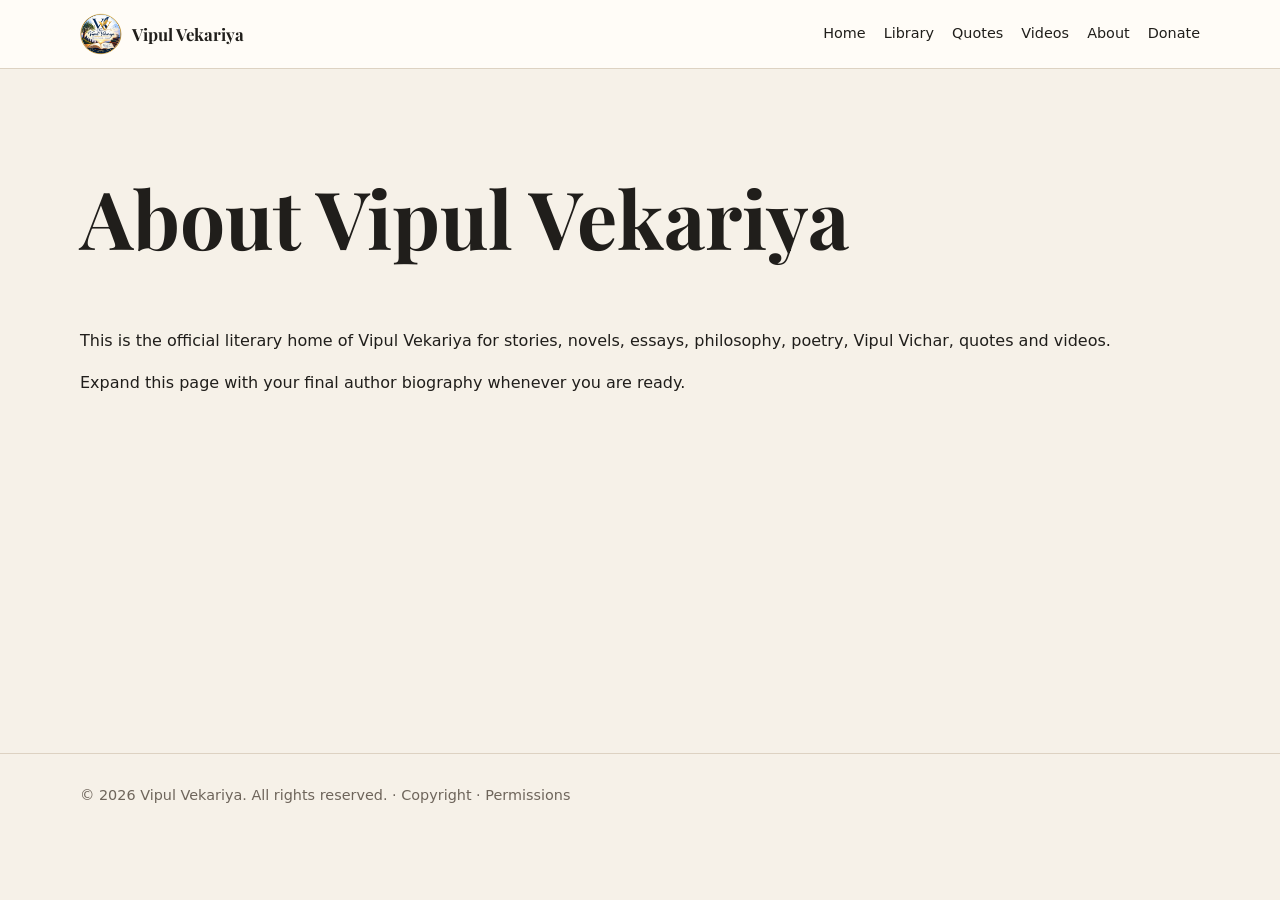
==== about.html @ a507cb1e "Add files via upload" ====
<!doctype html><html lang="en"><head><meta charset="utf-8"><meta name="viewport" content="width=device-width,initial-scale=1"><meta name="description" content="Vipul Vekariya Literary Website — original literature in English, Gujarati and Hindi."><title>About Vipul Vekariya | Vipul Vekariya</title><link rel="stylesheet" href="css/style.css"></head><body><main><section class='section'><div class='wrap'><h1 class='page-title'>About Vipul Vekariya</h1><p>This is the official literary home of Vipul Vekariya for stories, novels, essays, philosophy, poetry, Vipul Vichar, quotes and videos.</p><p>Expand this page with your final author biography whenever you are ready.</p></div></section></main><script src="js/app.js"></script><script src="js/protection.js"></script></body></html>
---- css/style.css ----
@import url('https://fonts.googleapis.com/css2?family=Noto+Sans+Devanagari:wght@400;500;600;700&family=Noto+Sans+Gujarati:wght@400;500;600;700&family=Playfair+Display:wght@500;600;700&display=swap');
:root{--ink:#201e1b;--paper:#f6f1e8;--card:#fffdf8;--accent:#8b6742;--line:#ddd2c2;--max:1120px}*{box-sizing:border-box}body{margin:0;background:var(--paper);color:var(--ink);font-family:system-ui,sans-serif;line-height:1.65}a{text-decoration:none;color:inherit}.wrap{width:min(92%,var(--max));margin:auto}.site-header{position:sticky;top:0;z-index:5;background:#fffdf8ed;border-bottom:1px solid var(--line);backdrop-filter:blur(10px)}.nav{min-height:68px;display:flex;align-items:center;justify-content:space-between}.brand{display:flex;align-items:center;gap:10px;font:700 1.05rem 'Playfair Display',serif}.brand img{width:42px;height:42px;object-fit:contain;border-radius:50%}.links{display:flex;gap:18px;font-size:.9rem}.links a:hover{color:var(--accent)}main{min-height:76vh}.hero{padding:64px 0}.hero-grid{display:grid;grid-template-columns:1.3fr .7fr;gap:40px;align-items:center}.kicker{color:var(--accent);font-weight:700;letter-spacing:.08em;text-transform:uppercase}.hero h1,.page-title{font:700 clamp(2.3rem,7vw,5rem)/1.1 'Playfair Display',serif}.hero p{font-size:1.08rem;max-width:65ch}.author-photo{width:min(100%,360px);aspect-ratio:1;object-fit:cover;border-radius:24px;background:#e7dfd3}.btn{display:inline-block;padding:11px 19px;background:var(--ink);color:white;border-radius:999px;margin:5px}.btn.alt{background:transparent;color:var(--ink);border:1px solid var(--ink)}.section{padding:38px 0}.grid{display:grid;grid-template-columns:repeat(auto-fit,minmax(230px,1fr));gap:20px}.card{background:var(--card);border:1px solid var(--line);border-radius:18px;padding:20px;box-shadow:0 8px 25px #00000009}.cover{width:100%;aspect-ratio:2/3;object-fit:cover;border-radius:10px}.meta,.notice{font-size:.84rem;color:#6e655b}.site-footer{border-top:1px solid var(--line);padding:30px 0;color:#6e655b;font-size:.9rem}.search-input{width:100%;padding:14px;border:1px solid var(--line);border-radius:12px;font:inherit}.reader-shell{width:min(100%,860px);margin:auto;padding:14px}.reader-top{display:flex;justify-content:space-between;margin:12px 0}.book{min-height:68vh;background:var(--card);border:1px solid var(--line);padding:clamp(26px,7vw,70px);display:flex;flex-direction:column;justify-content:center;box-shadow:0 12px 35px #0001}.cover-page{text-align:center;background:linear-gradient(135deg,#201d1a,#66533f);color:#fff8eb}.book h1{font:700 clamp(2.2rem,8vw,4.5rem)/1.15 'Noto Sans Devanagari','Playfair Display',serif}.book p{font:400 clamp(1.08rem,2.5vw,1.35rem)/2 'Noto Sans Devanagari','Noto Sans Gujarati',serif;white-space:pre-line}.reader-controls{display:grid;grid-template-columns:1fr auto 1fr;gap:9px;margin:18px 0}.reader-controls button{padding:13px;border:1px solid var(--line);background:white;border-radius:10px;font:inherit}.reader-controls button:disabled{opacity:.4}.reader-bottom{background:#fffaf1;border:1px solid var(--line);padding:20px;border-radius:16px}@media(max-width:720px){.links{display:none}.hero-grid{grid-template-columns:1fr}.author-photo{width:220px}.hero{padding:40px 0}.book{min-height:70vh;padding:28px 22px}}
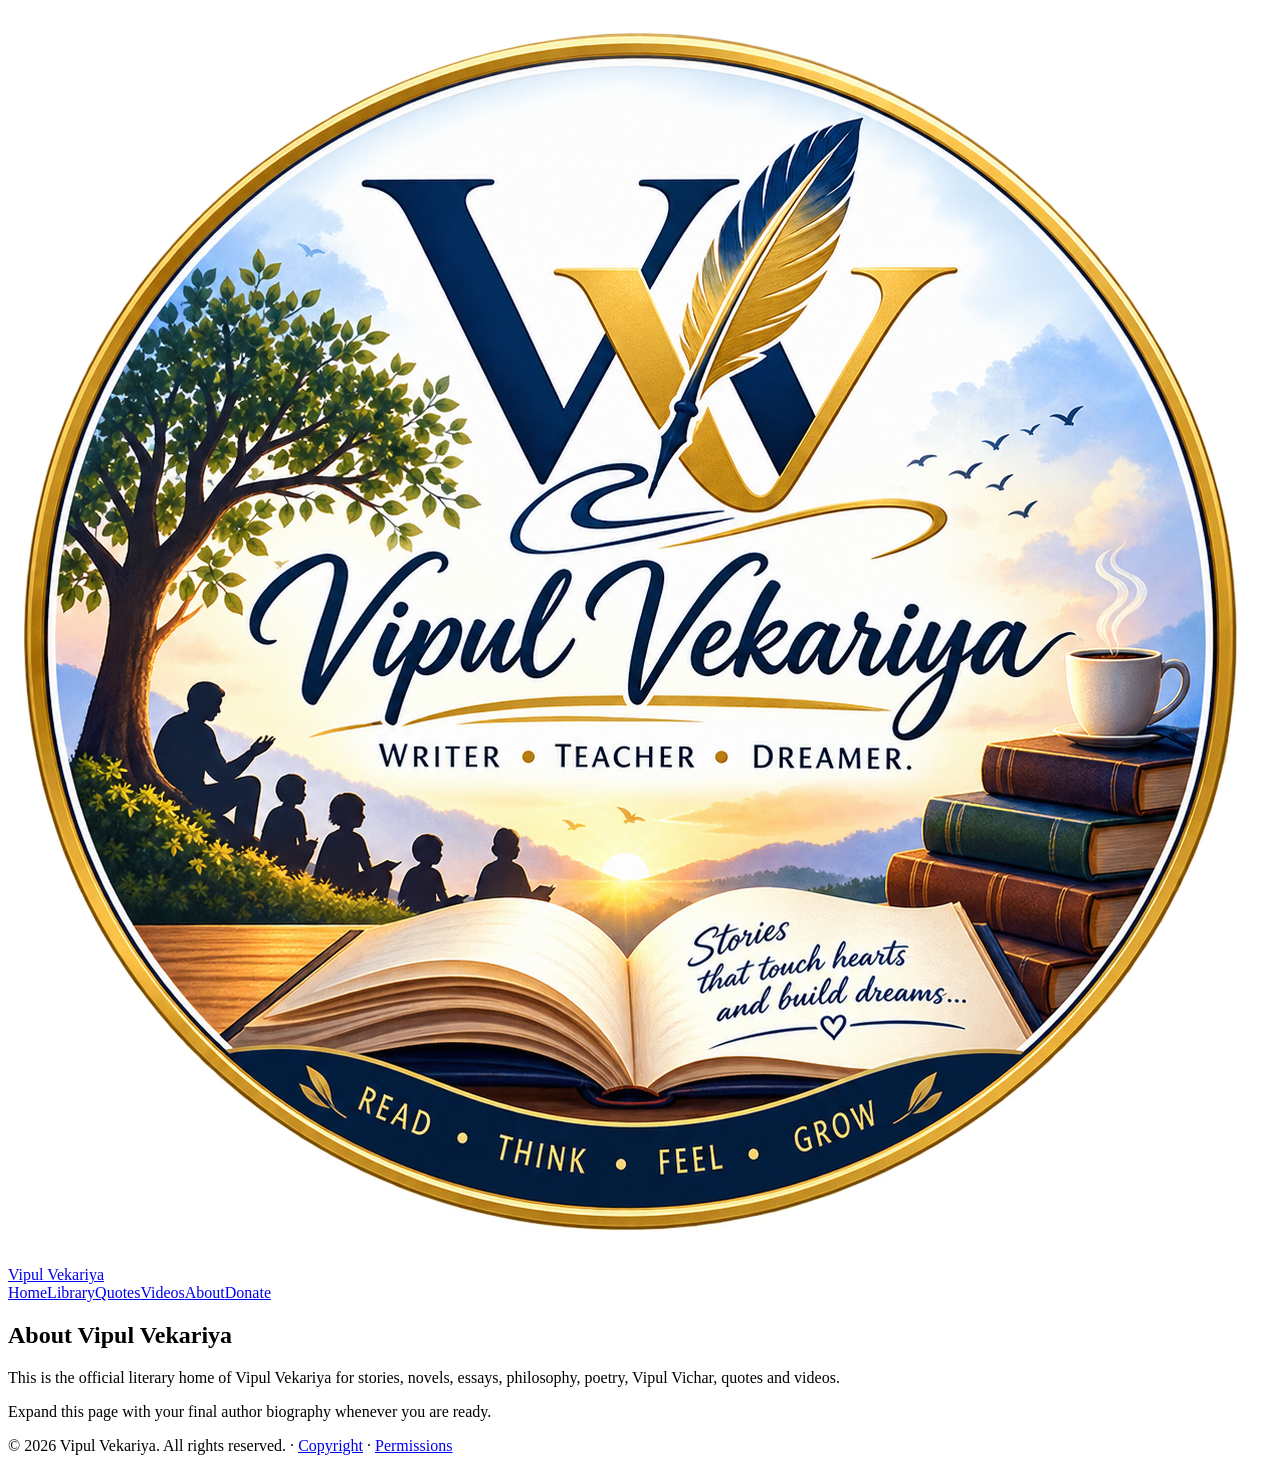
==== commit 90b4a688: "Update about.html" ====
--- a/about.html
+++ b/about.html
@@ -1 +1 @@
-<!doctype html><html lang="en"><head><meta charset="utf-8"><meta name="viewport" content="width=device-width,initial-scale=1"><meta name="description" content="Vipul Vekariya Literary Website — original literature in English, Gujarati and Hindi."><title>About Vipul Vekariya | Vipul Vekariya</title><link rel="stylesheet" href="css/style.css"></head><body><main><section class='section'><div class='wrap'><h1 class='page-title'>About Vipul Vekariya</h1><p>This is the official literary home of Vipul Vekariya for stories, novels, essays, philosophy, poetry, Vipul Vichar, quotes and videos.</p><p>Expand this page with your final author biography whenever you are ready.</p></div></section></main><script src="js/app.js"></script><script src="js/protection.js"></script></body></html>+<!doctype html><html lang="en"><head><meta charset="utf-8"><meta name="viewport" content="width=device-width,initial-scale=1"><meta name="description" content="Vipul Vekariya Literary Website — original literature in English, Gujarati and Hindi."><title>About Vipul Vekariya | Vipul Vekariya</title><link rel="stylesheet" href="CSS/style.css"></head><body><main><section class='section'><div class='wrap'><h1 class='page-title'>About Vipul Vekariya</h1><p>This is the official literary home of Vipul Vekariya for stories, novels, essays, philosophy, poetry, Vipul Vichar, quotes and videos.</p><p>Expand this page with your final author biography whenever you are ready.</p></div></section></main><script src="js/app.js"></script><script src="js/protection.js"></script></body></html>
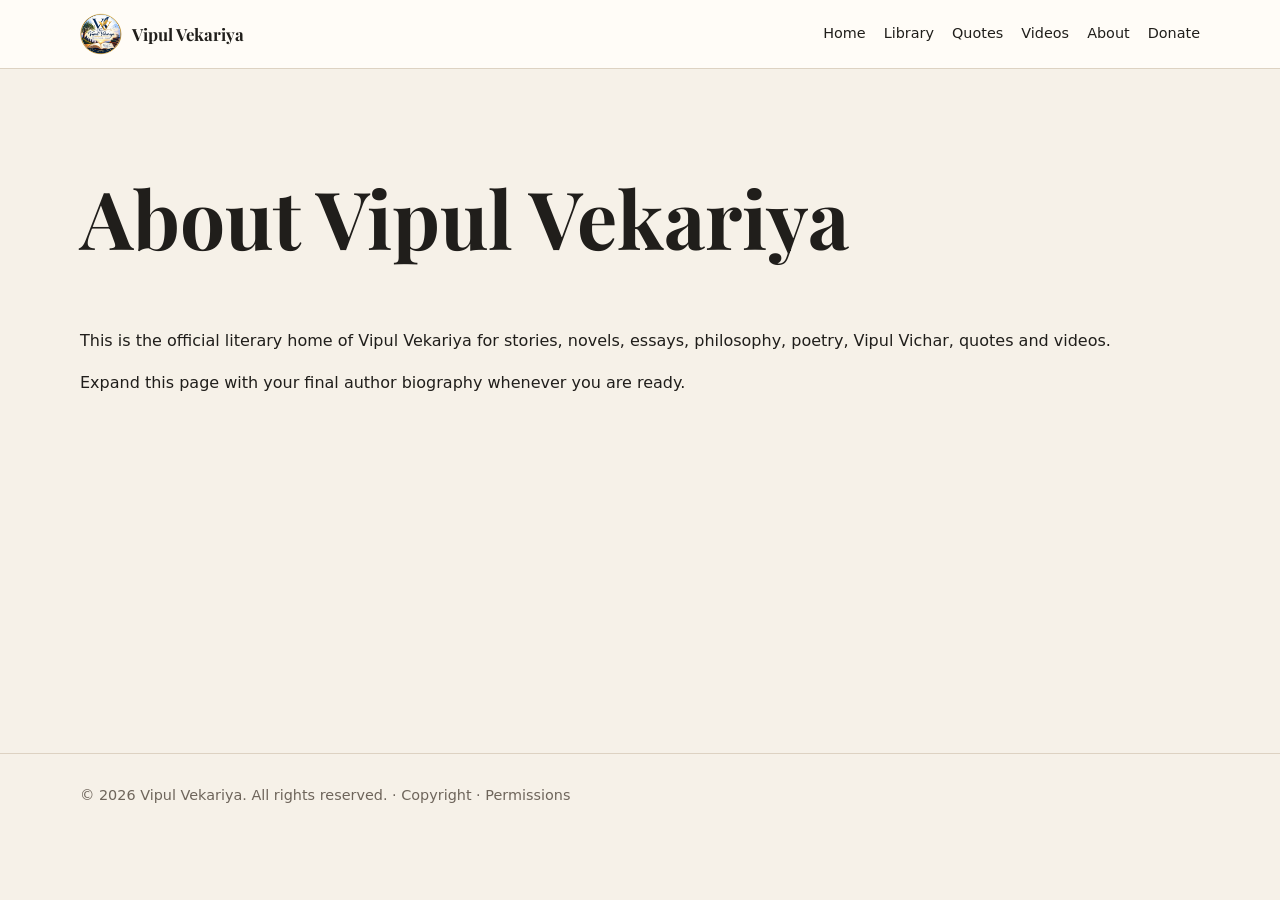
==== commit d3ddd8a6: "Update about.html" ====
--- a/about.html
+++ b/about.html
@@ -1 +1 @@
-<!doctype html><html lang="en"><head><meta charset="utf-8"><meta name="viewport" content="width=device-width,initial-scale=1"><meta name="description" content="Vipul Vekariya Literary Website — original literature in English, Gujarati and Hindi."><title>About Vipul Vekariya | Vipul Vekariya</title><link rel="stylesheet" href="CSS/style.css"></head><body><main><section class='section'><div class='wrap'><h1 class='page-title'>About Vipul Vekariya</h1><p>This is the official literary home of Vipul Vekariya for stories, novels, essays, philosophy, poetry, Vipul Vichar, quotes and videos.</p><p>Expand this page with your final author biography whenever you are ready.</p></div></section></main><script src="js/app.js"></script><script src="js/protection.js"></script></body></html>
+<!doctype html><html lang="en"><head><meta charset="utf-8"><meta name="viewport" content="width=device-width,initial-scale=1"><meta name="description" content="Vipul Vekariya Literary Website — original literature in English, Gujarati and Hindi."><title>About Vipul Vekariya | Vipul Vekariya</title><link rel="stylesheet" href="css/style.css"></head><body><main><section class='section'><div class='wrap'><h1 class='page-title'>About Vipul Vekariya</h1><p>This is the official literary home of Vipul Vekariya for stories, novels, essays, philosophy, poetry, Vipul Vichar, quotes and videos.</p><p>Expand this page with your final author biography whenever you are ready.</p></div></section></main><script src="js/app.js"></script><script src="js/protection.js"></script></body></html>
--- a/css/style.css
+++ b/css/style.css
@@ -0,0 +1,70 @@
+@import url('https://fonts.googleapis.com/css2?family=Noto+Sans+Devanagari:wght@400;500;600;700&family=Noto+Sans+Gujarati:wght@400;500;600;700&family=Playfair+Display:wght@500;600;700&display=swap');
+:root{--ink:#201e1b;--paper:#f6f1e8;--card:#fffdf8;--accent:#8b6742;--line:#ddd2c2;--max:1120px}*{box-sizing:border-box}body{margin:0;background:var(--paper);color:var(--ink);font-family:system-ui,sans-serif;line-height:1.65}a{text-decoration:none;color:inherit}.wrap{width:min(92%,var(--max));margin:auto}.site-header{position:sticky;top:0;z-index:5;background:#fffdf8ed;border-bottom:1px solid var(--line);backdrop-filter:blur(10px)}.nav{min-height:68px;display:flex;align-items:center;justify-content:space-between}.brand{display:flex;align-items:center;gap:10px;font:700 1.05rem 'Playfair Display',serif}.brand img{width:42px;height:42px;object-fit:contain;border-radius:50%}.links{display:flex;gap:18px;font-size:.9rem}.links a:hover{color:var(--accent)}main{min-height:76vh}.hero{padding:64px 0}.hero-grid{display:grid;grid-template-columns:1.3fr .7fr;gap:40px;align-items:center}.kicker{color:var(--accent);font-weight:700;letter-spacing:.08em;text-transform:uppercase}.hero h1,.page-title{font:700 clamp(2.3rem,7vw,5rem)/1.1 'Playfair Display',serif}.hero p{font-size:1.08rem;max-width:65ch}.author-photo{width:min(100%,360px);aspect-ratio:1;object-fit:cover;border-radius:24px;background:#e7dfd3}.btn{display:inline-block;padding:11px 19px;background:var(--ink);color:white;border-radius:999px;margin:5px}.btn.alt{background:transparent;color:var(--ink);border:1px solid var(--ink)}.section{padding:38px 0}.grid{display:grid;grid-template-columns:repeat(auto-fit,minmax(230px,1fr));gap:20px}.card{background:var(--card);border:1px solid var(--line);border-radius:18px;padding:20px;box-shadow:0 8px 25px #00000009}.cover{width:100%;aspect-ratio:2/3;object-fit:cover;border-radius:10px}.meta,.notice{font-size:.84rem;color:#6e655b}.site-footer{border-top:1px solid var(--line);padding:30px 0;color:#6e655b;font-size:.9rem}.search-input{width:100%;padding:14px;border:1px solid var(--line);border-radius:12px;font:inherit}.reader-shell{width:min(100%,860px);margin:auto;padding:14px}.reader-top{display:flex;justify-content:space-between;margin:12px 0}.book{min-height:68vh;background:var(--card);border:1px solid var(--line);padding:clamp(26px,7vw,70px);display:flex;flex-direction:column;justify-content:center;box-shadow:0 12px 35px #0001}.cover-page{text-align:center;background:linear-gradient(135deg,#201d1a,#66533f);color:#fff8eb}.book h1{font:700 clamp(2.2rem,8vw,4.5rem)/1.15 'Noto Sans Devanagari','Playfair Display',serif}.book p{font:400 clamp(1.08rem,2.5vw,1.35rem)/2 'Noto Sans Devanagari','Noto Sans Gujarati',serif;white-space:pre-line}.reader-controls{display:grid;grid-template-columns:1fr auto 1fr;gap:9px;margin:18px 0}.reader-controls button{padding:13px;border:1px solid var(--line);background:white;border-radius:10px;font:inherit}.reader-controls button:disabled{opacity:.4}.reader-bottom{background:#fffaf1;border:1px solid var(--line);padding:20px;border-radius:16px}@media(max-width:720px){.links{display:none}.hero-grid{grid-template-columns:1fr}.author-photo{width:220px}.hero{padding:40px 0}.book{min-height:70vh;padding:28px 22px}}
+/* ================================
+   AUTHOR PHOTO – FINAL V3
+================================ */
+
+.author-profile {
+    display: flex;
+    align-items: center;
+    justify-content: center;
+    gap: 48px;
+    max-width: 1000px;
+    margin: 0 auto 60px;
+    padding: 30px 20px;
+}
+
+.author-photo-wrap {
+    flex-shrink: 0;
+}
+
+.author-photo {
+    display: block;
+    width: 240px;
+    height: 240px;
+    object-fit: cover;
+    object-position: center top;
+    border-radius: 50%;
+    border: 5px solid var(--border, #d8d0c4);
+    box-shadow: 0 12px 35px rgba(0, 0, 0, 0.12);
+}
+
+.author-introduction {
+    text-align: left;
+}
+
+.author-introduction h1 {
+    margin: 8px 0;
+}
+
+.author-role {
+    font-size: 1.1rem;
+    letter-spacing: 0.04em;
+    opacity: 0.75;
+}
+
+.eyebrow {
+    font-size: 0.8rem;
+    letter-spacing: 0.16em;
+    font-weight: 600;
+    opacity: 0.65;
+}
+
+/* Mobile layout */
+@media (max-width: 700px) {
+    .author-profile {
+        flex-direction: column;
+        gap: 20px;
+        text-align: center;
+        padding: 20px;
+    }
+
+    .author-photo {
+        width: 190px;
+        height: 190px;
+    }
+
+    .author-introduction {
+        text-align: center;
+    }
+}
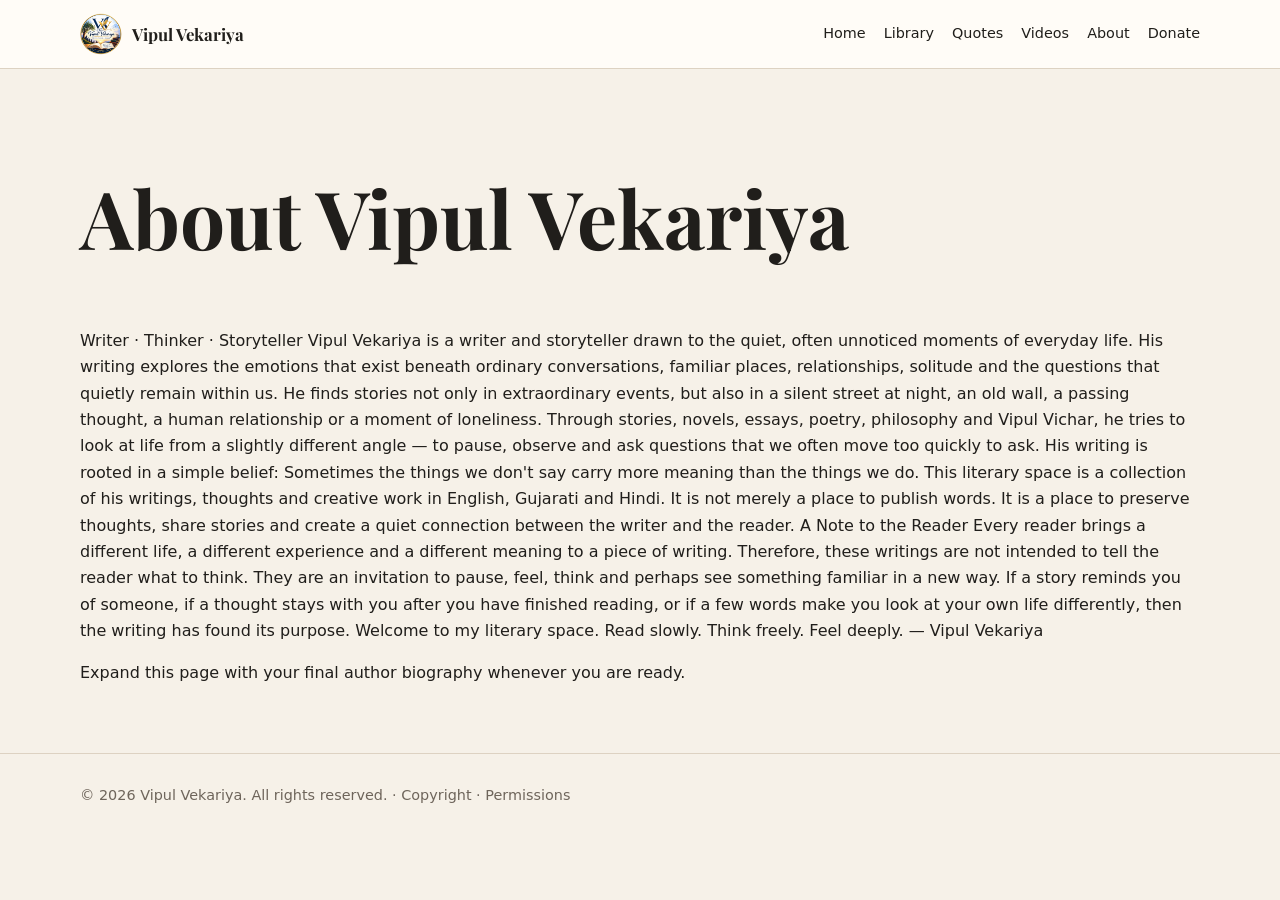
==== commit 5e0f6cbf: "Update about.html" ====
--- a/about.html
+++ b/about.html
@@ -1 +1,28 @@
-<!doctype html><html lang="en"><head><meta charset="utf-8"><meta name="viewport" content="width=device-width,initial-scale=1"><meta name="description" content="Vipul Vekariya Literary Website — original literature in English, Gujarati and Hindi."><title>About Vipul Vekariya | Vipul Vekariya</title><link rel="stylesheet" href="css/style.css"></head><body><main><section class='section'><div class='wrap'><h1 class='page-title'>About Vipul Vekariya</h1><p>This is the official literary home of Vipul Vekariya for stories, novels, essays, philosophy, poetry, Vipul Vichar, quotes and videos.</p><p>Expand this page with your final author biography whenever you are ready.</p></div></section></main><script src="js/app.js"></script><script src="js/protection.js"></script></body></html>
+<!doctype html><html lang="en"><head><meta charset="utf-8"><meta name="viewport" content="width=device-width,initial-scale=1"><meta name="description" content="Vipul Vekariya Literary Website — original literature in English, Gujarati and Hindi."><title>About Vipul Vekariya | Vipul Vekariya</title><link rel="stylesheet" href="css/style.css"></head><body><main><section class='section'><div class='wrap'><h1 class='page-title'>About Vipul Vekariya</h1><p>Writer · Thinker · Storyteller
+
+Vipul Vekariya is a writer and storyteller drawn to the quiet, often unnoticed moments of everyday life.
+
+His writing explores the emotions that exist beneath ordinary conversations, familiar places, relationships, solitude and the questions that quietly remain within us. He finds stories not only in extraordinary events, but also in a silent street at night, an old wall, a passing thought, a human relationship or a moment of loneliness.
+
+Through stories, novels, essays, poetry, philosophy and Vipul Vichar, he tries to look at life from a slightly different angle — to pause, observe and ask questions that we often move too quickly to ask.
+
+His writing is rooted in a simple belief:
+
+Sometimes the things we don't say carry more meaning than the things we do.
+
+This literary space is a collection of his writings, thoughts and creative work in English, Gujarati and Hindi.
+
+It is not merely a place to publish words. It is a place to preserve thoughts, share stories and create a quiet connection between the writer and the reader.
+
+A Note to the Reader
+
+Every reader brings a different life, a different experience and a different meaning to a piece of writing.
+
+Therefore, these writings are not intended to tell the reader what to think. They are an invitation to pause, feel, think and perhaps see something familiar in a new way.
+
+If a story reminds you of someone, if a thought stays with you after you have finished reading, or if a few words make you look at your own life differently, then the writing has found its purpose.
+
+Welcome to my literary space.
+Read slowly. Think freely. Feel deeply.
+
+— Vipul Vekariya</p><p>Expand this page with your final author biography whenever you are ready.</p></div></section></main><script src="js/app.js"></script><script src="js/protection.js"></script></body></html>
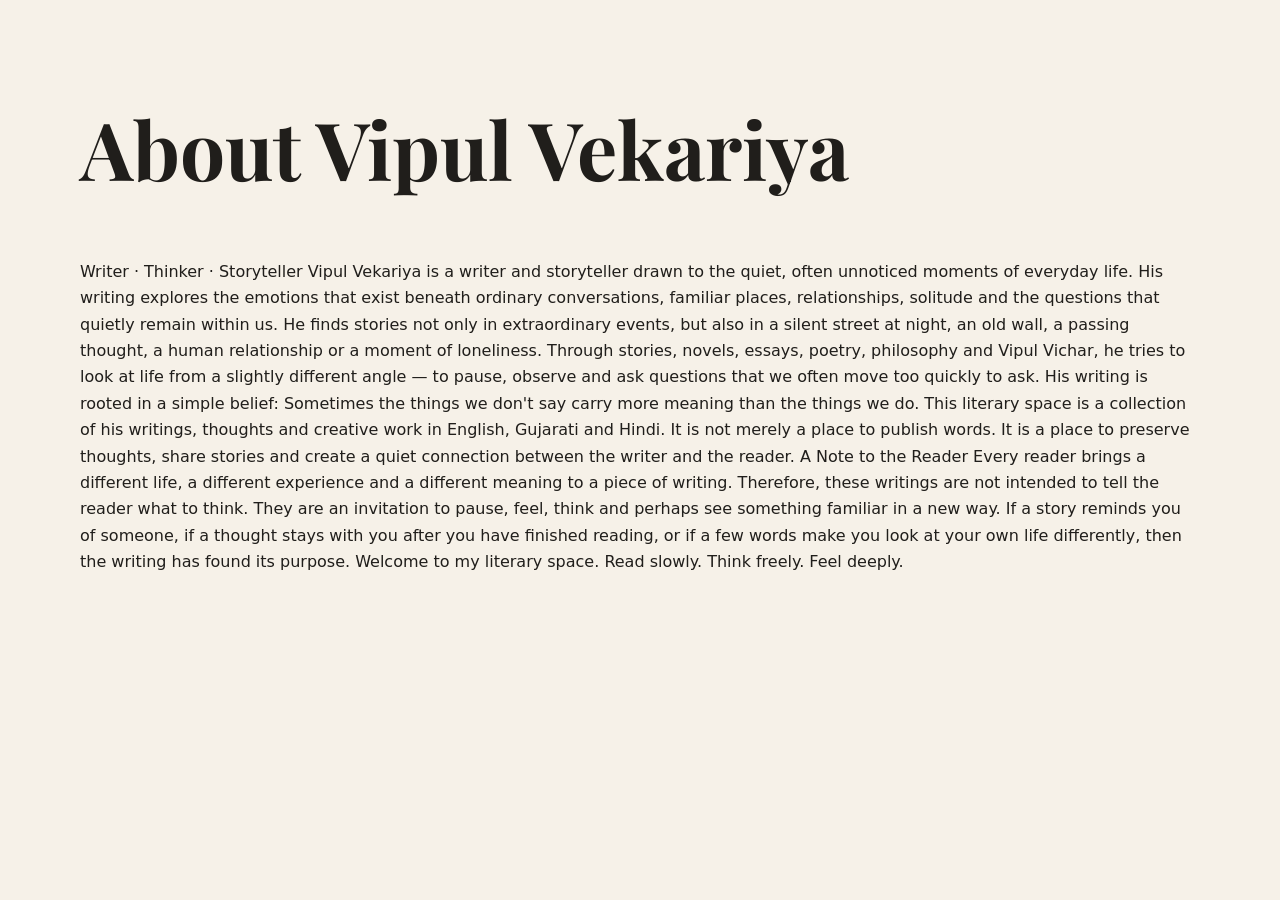
==== commit 4a52c310: "Update about.html" ====
--- a/about.html
+++ b/about.html
@@ -1,4 +1,5 @@
-<!doctype html><html lang="en"><head><meta charset="utf-8"><meta name="viewport" content="width=device-width,initial-scale=1"><meta name="description" content="Vipul Vekariya Literary Website — original literature in English, Gujarati and Hindi."><title>About Vipul Vekariya | Vipul Vekariya</title><link rel="stylesheet" href="css/style.css"></head><body><main><section class='section'><div class='wrap'><h1 class='page-title'>About Vipul Vekariya</h1><p>Writer · Thinker · Storyteller
+<!doctype html><html lang="en"><head><meta charset="utf-8"><meta name="viewport" content="width=device-width,initial-scale=1"><meta name="description" content="Vipul Vekariya Literary Website — original literature in English, Gujarati and Hindi."><title>About Vipul Vekariya | Vipul Vekariya</title><link rel="stylesheet" href="css/style.css"></head><body><main><section class='section'><div class='wrap'><h1 class='page-title'>About Vipul Vekariya</h1><p>
+  Writer · Thinker · Storyteller
 
 Vipul Vekariya is a writer and storyteller drawn to the quiet, often unnoticed moments of everyday life.
 
@@ -24,5 +25,3 @@
 
 Welcome to my literary space.
 Read slowly. Think freely. Feel deeply.
-
-— Vipul Vekariya</p><p>Expand this page with your final author biography whenever you are ready.</p></div></section></main><script src="js/app.js"></script><script src="js/protection.js"></script></body></html>
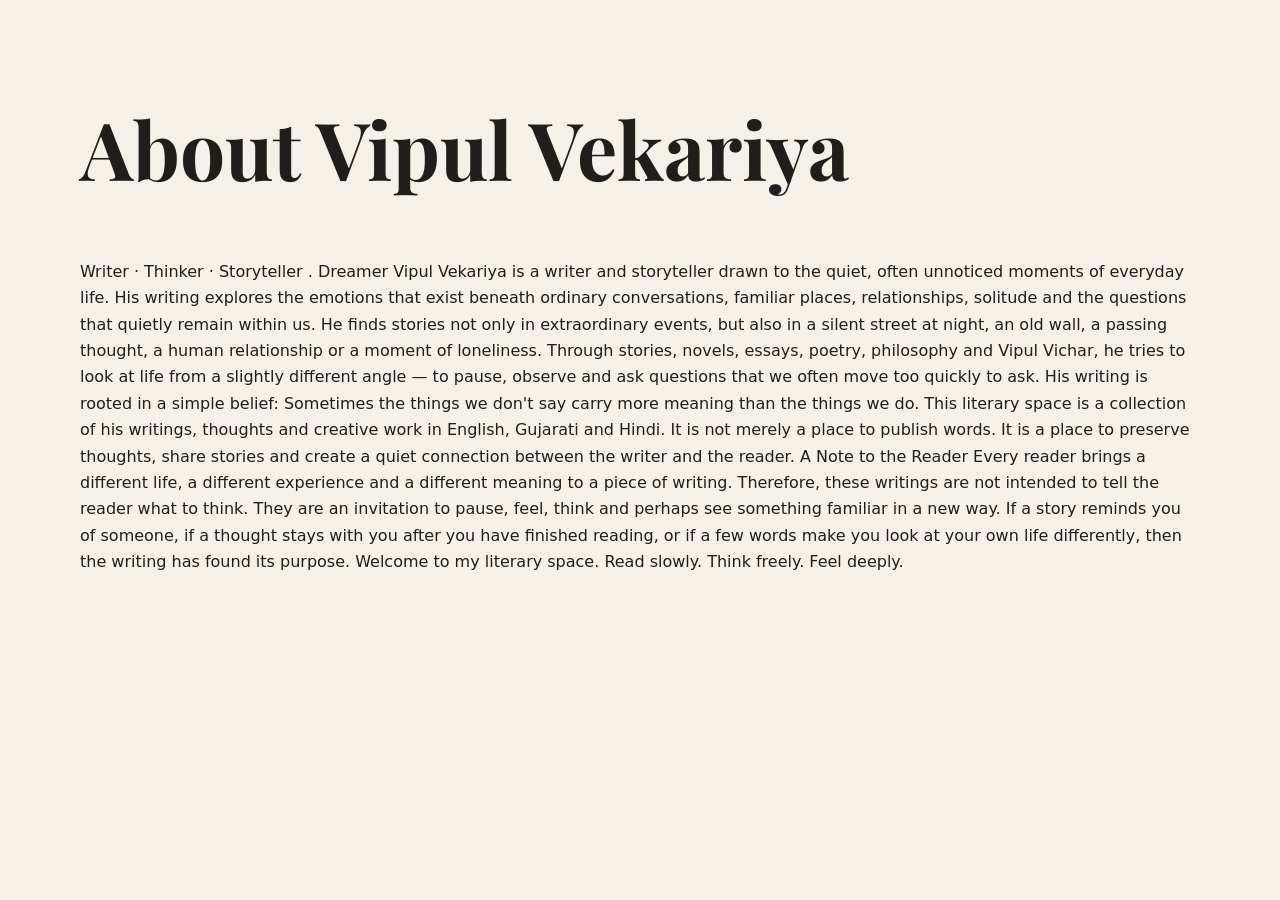
==== commit 0e0864b9: "Update about.html" ====
--- a/about.html
+++ b/about.html
@@ -1,5 +1,5 @@
 <!doctype html><html lang="en"><head><meta charset="utf-8"><meta name="viewport" content="width=device-width,initial-scale=1"><meta name="description" content="Vipul Vekariya Literary Website — original literature in English, Gujarati and Hindi."><title>About Vipul Vekariya | Vipul Vekariya</title><link rel="stylesheet" href="css/style.css"></head><body><main><section class='section'><div class='wrap'><h1 class='page-title'>About Vipul Vekariya</h1><p>
-  Writer · Thinker · Storyteller
+  Writer · Thinker · Storyteller . Dreamer 
 
 Vipul Vekariya is a writer and storyteller drawn to the quiet, often unnoticed moments of everyday life.
 
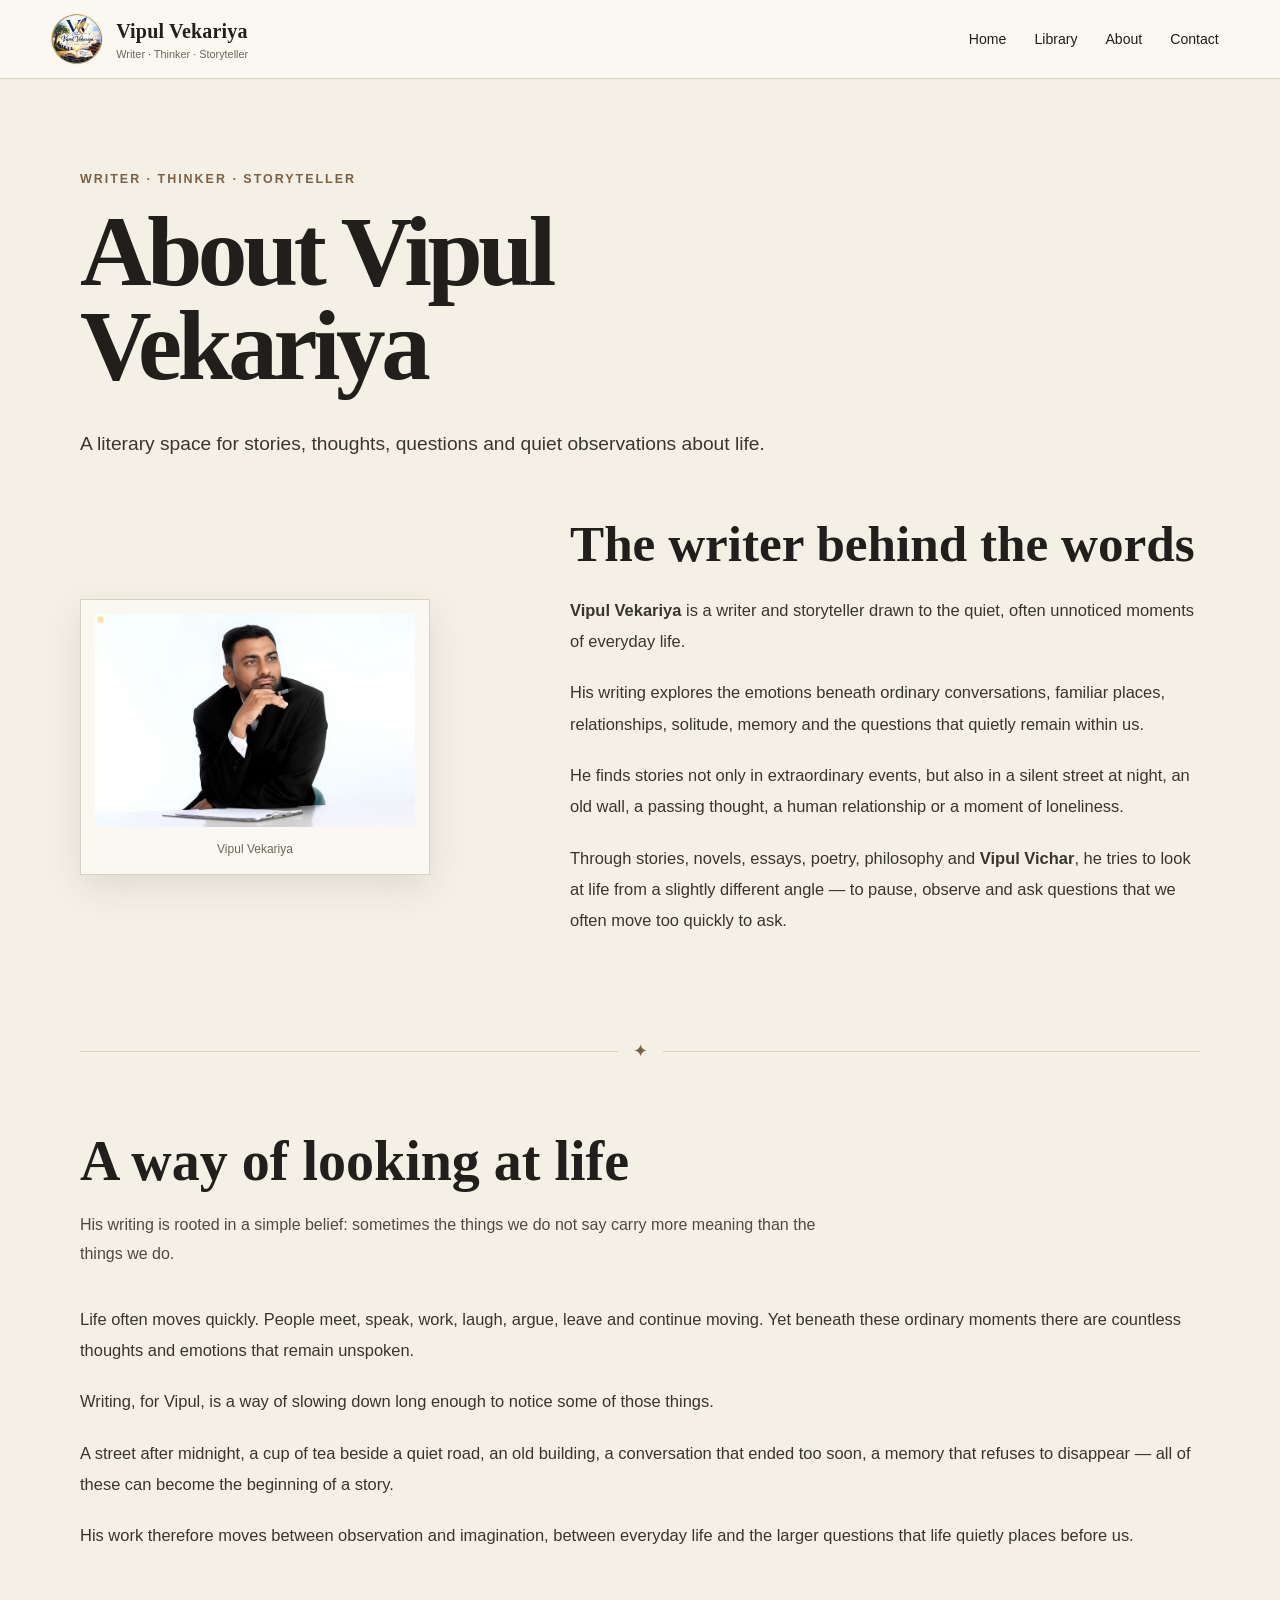
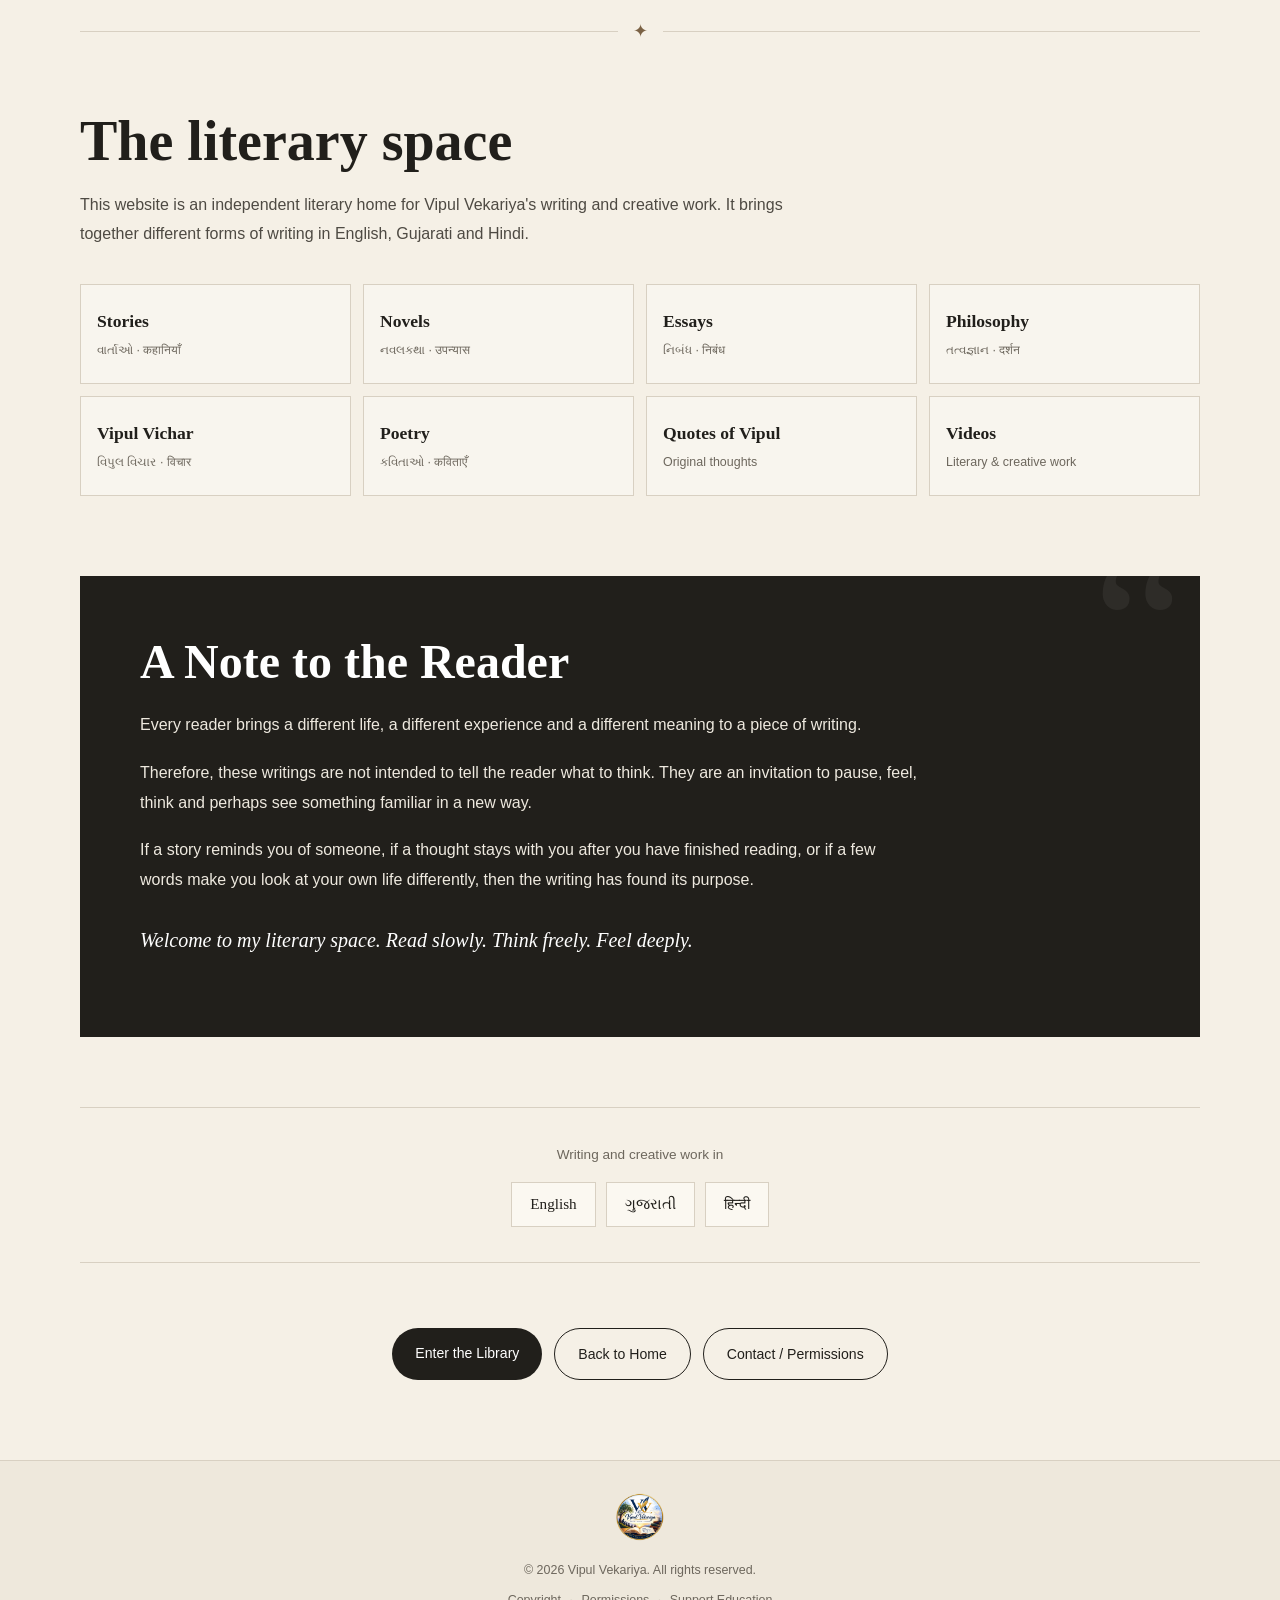
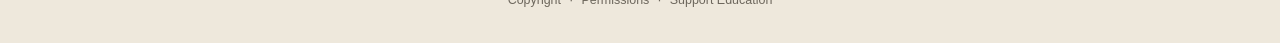
==== commit 67e75de7: "Update about.html" ====
--- a/about.html
+++ b/about.html
@@ -1,27 +1,1180 @@
-<!doctype html><html lang="en"><head><meta charset="utf-8"><meta name="viewport" content="width=device-width,initial-scale=1"><meta name="description" content="Vipul Vekariya Literary Website — original literature in English, Gujarati and Hindi."><title>About Vipul Vekariya | Vipul Vekariya</title><link rel="stylesheet" href="css/style.css"></head><body><main><section class='section'><div class='wrap'><h1 class='page-title'>About Vipul Vekariya</h1><p>
-  Writer · Thinker · Storyteller . Dreamer 
-
-Vipul Vekariya is a writer and storyteller drawn to the quiet, often unnoticed moments of everyday life.
-
-His writing explores the emotions that exist beneath ordinary conversations, familiar places, relationships, solitude and the questions that quietly remain within us. He finds stories not only in extraordinary events, but also in a silent street at night, an old wall, a passing thought, a human relationship or a moment of loneliness.
-
-Through stories, novels, essays, poetry, philosophy and Vipul Vichar, he tries to look at life from a slightly different angle — to pause, observe and ask questions that we often move too quickly to ask.
-
-His writing is rooted in a simple belief:
-
-Sometimes the things we don't say carry more meaning than the things we do.
-
-This literary space is a collection of his writings, thoughts and creative work in English, Gujarati and Hindi.
-
-It is not merely a place to publish words. It is a place to preserve thoughts, share stories and create a quiet connection between the writer and the reader.
-
-A Note to the Reader
-
-Every reader brings a different life, a different experience and a different meaning to a piece of writing.
-
-Therefore, these writings are not intended to tell the reader what to think. They are an invitation to pause, feel, think and perhaps see something familiar in a new way.
-
-If a story reminds you of someone, if a thought stays with you after you have finished reading, or if a few words make you look at your own life differently, then the writing has found its purpose.
-
-Welcome to my literary space.
-Read slowly. Think freely. Feel deeply.
+<!DOCTYPE html>
+<html lang="en">
+<head>
+  <meta charset="UTF-8">
+
+  <meta name="viewport"
+        content="width=device-width, initial-scale=1.0">
+
+  <title>About Vipul Vekariya | Writer · Thinker · Storyteller</title>
+
+  <meta name="description"
+        content="About Vipul Vekariya — writer, thinker and storyteller creating stories, novels, essays, philosophy, poetry and Vipul Vichar in English, Gujarati and Hindi.">
+
+  <meta name="author"
+        content="Vipul Vekariya">
+
+  <meta name="robots"
+        content="index, follow">
+
+  <meta property="og:title"
+        content="About Vipul Vekariya">
+
+  <meta property="og:description"
+        content="Writer · Thinker · Storyteller. Explore the literary world of Vipul Vekariya.">
+
+  <meta property="og:type"
+        content="website">
+
+  <meta property="og:image"
+        content="assets/vipul-photo.JPG">
+
+  <style>
+
+    /* =========================================================
+       VIPUL VEKARIYA — ABOUT PAGE
+       FINAL VERSION 3
+       No external libraries required
+       ========================================================= */
+
+    :root {
+      --paper: #f5f0e6;
+      --paper-light: #fbf8f1;
+      --ink: #211f1b;
+      --muted: #6d675d;
+      --line: #d8d0c2;
+      --accent: #7b6245;
+      --accent-dark: #4f3d2c;
+      --white: #ffffff;
+      --shadow: 0 12px 35px rgba(40, 32, 20, 0.10);
+    }
+
+    * {
+      box-sizing: border-box;
+      margin: 0;
+      padding: 0;
+    }
+
+    html {
+      scroll-behavior: smooth;
+    }
+
+    body {
+      background: var(--paper);
+      color: var(--ink);
+      font-family:
+        Georgia,
+        "Times New Roman",
+        serif;
+      line-height: 1.75;
+    }
+
+    /* =========================
+       HEADER
+       ========================= */
+
+    header {
+      background: rgba(251, 248, 241, 0.97);
+      border-bottom: 1px solid var(--line);
+      position: sticky;
+      top: 0;
+      z-index: 1000;
+      backdrop-filter: blur(10px);
+    }
+
+    .header-inner {
+      width: min(1180px, 92%);
+      margin: auto;
+      min-height: 78px;
+
+      display: flex;
+      align-items: center;
+      justify-content: space-between;
+
+      gap: 20px;
+    }
+
+    .brand {
+      display: flex;
+      align-items: center;
+      gap: 13px;
+
+      text-decoration: none;
+      color: var(--ink);
+    }
+
+    .brand-logo {
+      width: 52px;
+      height: 52px;
+
+      object-fit: contain;
+      display: block;
+    }
+
+    .brand-name {
+      font-size: 1.25rem;
+      font-weight: 700;
+      letter-spacing: 0.01em;
+      white-space: nowrap;
+    }
+
+    .brand-tagline {
+      display: none;
+    }
+
+    nav {
+      display: flex;
+      align-items: center;
+      gap: 8px;
+    }
+
+    nav a {
+      color: var(--ink);
+      text-decoration: none;
+
+      font-family:
+        Arial,
+        Helvetica,
+        sans-serif;
+
+      font-size: 0.88rem;
+      padding: 8px 10px;
+      border-radius: 30px;
+
+      transition:
+        background 0.2s ease,
+        color 0.2s ease;
+    }
+
+    nav a:hover {
+      background: var(--ink);
+      color: var(--white);
+    }
+
+    /* =========================
+       MAIN
+       ========================= */
+
+    main {
+      width: min(1120px, 92%);
+      margin: auto;
+      padding: 65px 0 80px;
+    }
+
+    .intro-label {
+      color: var(--accent);
+
+      font-family:
+        Arial,
+        Helvetica,
+        sans-serif;
+
+      font-size: 0.78rem;
+      font-weight: 700;
+      letter-spacing: 0.16em;
+      text-transform: uppercase;
+
+      margin-bottom: 14px;
+    }
+
+    h1 {
+      max-width: 850px;
+
+      font-size: clamp(3rem, 8vw, 6.2rem);
+      line-height: 0.95;
+      letter-spacing: -0.045em;
+
+      margin-bottom: 34px;
+    }
+
+    .opening {
+      max-width: 850px;
+
+      font-family:
+        Arial,
+        Helvetica,
+        sans-serif;
+
+      font-size: clamp(1.05rem, 2vw, 1.25rem);
+      line-height: 1.8;
+
+      color: #39362f;
+
+      margin-bottom: 55px;
+    }
+
+    /* =========================
+       AUTHOR PROFILE
+       ========================= */
+
+    .author-grid {
+      display: grid;
+      grid-template-columns: 1fr;
+      gap: 45px;
+
+      align-items: center;
+
+      margin-bottom: 80px;
+    }
+
+    .portrait-area {
+      display: flex;
+      justify-content: center;
+    }
+
+    .portrait-frame {
+      width: min(100%, 390px);
+
+      background: var(--paper-light);
+
+      padding: 14px;
+
+      border: 1px solid var(--line);
+
+      box-shadow: var(--shadow);
+    }
+
+    .portrait-frame img {
+      display: block;
+
+      width: 100%;
+      height: auto;
+
+      object-fit: cover;
+    }
+
+    .portrait-caption {
+      font-family:
+        Arial,
+        Helvetica,
+        sans-serif;
+
+      font-size: 0.75rem;
+      color: var(--muted);
+
+      text-align: center;
+
+      padding-top: 12px;
+    }
+
+    .profile-text h2 {
+      font-size: clamp(2rem, 5vw, 3.2rem);
+
+      line-height: 1.05;
+
+      margin-bottom: 24px;
+    }
+
+    .profile-text p {
+      font-family:
+        Arial,
+        Helvetica,
+        sans-serif;
+
+      font-size: 1.03rem;
+
+      line-height: 1.9;
+
+      color: #38352f;
+
+      margin-bottom: 20px;
+    }
+
+    /* =========================
+       DIVIDER
+       ========================= */
+
+    .ornament {
+      display: flex;
+      align-items: center;
+      gap: 15px;
+
+      margin: 65px 0;
+    }
+
+    .ornament::before,
+    .ornament::after {
+      content: "";
+
+      height: 1px;
+
+      background: var(--line);
+
+      flex: 1;
+    }
+
+    .ornament span {
+      color: var(--accent);
+
+      font-size: 1.1rem;
+    }
+
+    /* =========================
+       LITERARY AREAS
+       ========================= */
+
+    .section-title {
+      font-size: clamp(2.1rem, 5vw, 3.5rem);
+
+      line-height: 1.05;
+
+      margin-bottom: 20px;
+    }
+
+    .section-intro {
+      max-width: 760px;
+
+      font-family:
+        Arial,
+        Helvetica,
+        sans-serif;
+
+      color: #4e4a43;
+
+      font-size: 1rem;
+
+      line-height: 1.8;
+
+      margin-bottom: 35px;
+    }
+
+    .literary-grid {
+      display: grid;
+
+      grid-template-columns: repeat(2, 1fr);
+
+      gap: 12px;
+    }
+
+    .literary-item {
+      border: 1px solid var(--line);
+
+      background: rgba(255, 255, 255, 0.30);
+
+      padding: 20px 16px;
+
+      min-height: 100px;
+
+      display: flex;
+      flex-direction: column;
+      justify-content: center;
+
+      transition:
+        transform 0.2s ease,
+        box-shadow 0.2s ease;
+    }
+
+    .literary-item:hover {
+      transform: translateY(-3px);
+
+      box-shadow: 0 8px 20px rgba(40, 32, 20, 0.08);
+    }
+
+    .literary-item strong {
+      font-size: 1.1rem;
+
+      margin-bottom: 3px;
+    }
+
+    .literary-item span {
+      font-family:
+        Arial,
+        Helvetica,
+        sans-serif;
+
+      color: var(--muted);
+
+      font-size: 0.78rem;
+    }
+
+    /* =========================
+       NOTE TO READER
+       ========================= */
+
+    .reader-note {
+      margin-top: 80px;
+
+      background: var(--ink);
+
+      color: var(--white);
+
+      padding: 42px 28px;
+
+      position: relative;
+
+      overflow: hidden;
+    }
+
+    .reader-note::before {
+      content: "“";
+
+      position: absolute;
+
+      right: 15px;
+      top: -55px;
+
+      font-size: 13rem;
+
+      line-height: 1;
+
+      color: rgba(255,255,255,0.06);
+    }
+
+    .reader-note h2 {
+      font-size: clamp(2rem, 5vw, 3rem);
+
+      line-height: 1.1;
+
+      margin-bottom: 22px;
+
+      position: relative;
+    }
+
+    .reader-note p {
+      max-width: 780px;
+
+      font-family:
+        Arial,
+        Helvetica,
+        sans-serif;
+
+      font-size: 1rem;
+
+      line-height: 1.85;
+
+      color: #eee9df;
+
+      margin-bottom: 18px;
+
+      position: relative;
+    }
+
+    .closing-line {
+      margin-top: 28px;
+
+      font-family: Georgia, serif !important;
+
+      font-size: 1.25rem !important;
+
+      font-style: italic;
+
+      color: var(--white) !important;
+    }
+
+    /* =========================
+       LANGUAGE
+       ========================= */
+
+    .languages {
+      margin-top: 70px;
+
+      text-align: center;
+
+      padding: 35px 20px;
+
+      border-top: 1px solid var(--line);
+      border-bottom: 1px solid var(--line);
+    }
+
+    .languages p {
+      font-family:
+        Arial,
+        Helvetica,
+        sans-serif;
+
+      color: var(--muted);
+
+      font-size: 0.85rem;
+
+      margin-bottom: 15px;
+    }
+
+    .language-list {
+      display: flex;
+
+      flex-wrap: wrap;
+
+      justify-content: center;
+
+      gap: 10px;
+    }
+
+    .language {
+      border: 1px solid var(--line);
+
+      padding: 8px 18px;
+
+      background: var(--paper-light);
+
+      font-size: 0.95rem;
+    }
+
+    /* =========================
+       NAVIGATION BUTTONS
+       ========================= */
+
+    .page-actions {
+      display: flex;
+
+      flex-wrap: wrap;
+
+      justify-content: center;
+
+      gap: 12px;
+
+      margin-top: 65px;
+    }
+
+    .button {
+      display: inline-block;
+
+      text-decoration: none;
+
+      padding: 13px 23px;
+
+      border-radius: 40px;
+
+      font-family:
+        Arial,
+        Helvetica,
+        sans-serif;
+
+      font-size: 0.88rem;
+
+      transition: all 0.2s ease;
+    }
+
+    .button-dark {
+      background: var(--ink);
+
+      color: var(--white);
+    }
+
+    .button-dark:hover {
+      background: var(--accent-dark);
+    }
+
+    .button-light {
+      border: 1px solid var(--ink);
+
+      color: var(--ink);
+
+      background: transparent;
+    }
+
+    .button-light:hover {
+      background: var(--ink);
+
+      color: var(--white);
+    }
+
+    /* =========================
+       FOOTER
+       ========================= */
+
+    footer {
+      border-top: 1px solid var(--line);
+
+      background: #eee8dc;
+
+      padding: 32px 20px;
+
+      text-align: center;
+    }
+
+    .footer-logo {
+      width: 48px;
+      height: 48px;
+
+      object-fit: contain;
+
+      margin-bottom: 10px;
+    }
+
+    footer p {
+      font-family:
+        Arial,
+        Helvetica,
+        sans-serif;
+
+      color: var(--muted);
+
+      font-size: 0.78rem;
+
+      line-height: 1.7;
+    }
+
+    .footer-links {
+      margin-top: 8px;
+    }
+
+    .footer-links a {
+      color: var(--muted);
+
+      text-decoration: none;
+
+      margin: 0 5px;
+    }
+
+    .footer-links a:hover {
+      color: var(--ink);
+      text-decoration: underline;
+    }
+
+    /* =========================
+       TABLET
+       ========================= */
+
+    @media (min-width: 700px) {
+
+      main {
+        padding-top: 90px;
+      }
+
+      .author-grid {
+        grid-template-columns: 0.8fr 1.2fr;
+
+        gap: 70px;
+      }
+
+      .portrait-area {
+        justify-content: flex-start;
+      }
+
+      .literary-grid {
+        grid-template-columns: repeat(4, 1fr);
+      }
+
+      .reader-note {
+        padding: 60px;
+      }
+
+    }
+
+    /* =========================
+       DESKTOP
+       ========================= */
+
+    @media (min-width: 950px) {
+
+      .brand-tagline {
+        display: block;
+
+        font-family:
+          Arial,
+          Helvetica,
+          sans-serif;
+
+        font-size: 0.68rem;
+
+        color: var(--muted);
+
+        margin-top: -4px;
+      }
+
+      .brand-text {
+        display: flex;
+
+        flex-direction: column;
+      }
+
+      .portrait-frame {
+        width: 350px;
+      }
+
+      .opening {
+        font-size: 1.2rem;
+      }
+
+    }
+
+    /* =========================
+       SMALL MOBILE
+       ========================= */
+
+    @media (max-width: 600px) {
+
+      .header-inner {
+        min-height: 68px;
+      }
+
+      .brand-logo {
+        width: 44px;
+        height: 44px;
+      }
+
+      .brand-name {
+        font-size: 1rem;
+      }
+
+      nav a {
+        font-size: 0.78rem;
+        padding: 6px 7px;
+      }
+
+      nav a:nth-child(n+3) {
+        display: none;
+      }
+
+      main {
+        width: 88%;
+        padding-top: 55px;
+      }
+
+      h1 {
+        font-size: 3.35rem;
+      }
+
+      .opening {
+        font-size: 1rem;
+      }
+
+      .author-grid {
+        gap: 32px;
+      }
+
+      .profile-text p {
+        font-size: 0.97rem;
+      }
+
+      .literary-grid {
+        grid-template-columns: 1fr 1fr;
+      }
+
+      .literary-item {
+        min-height: 90px;
+      }
+
+      .reader-note {
+        padding: 35px 23px;
+      }
+
+      .page-actions {
+        flex-direction: column;
+      }
+
+      .button {
+        text-align: center;
+        width: 100%;
+      }
+
+    }
+
+  </style>
+</head>
+
+<body>
+
+  <!-- ======================================================
+       HEADER
+       ====================================================== -->
+
+  <header>
+
+    <div class="header-inner">
+
+      <a href="index.html"
+         class="brand"
+         aria-label="Vipul Vekariya Home">
+
+        <img
+          src="assets/logo.png"
+          alt="Vipul Vekariya Literary Website Logo"
+          class="brand-logo">
+
+        <span class="brand-text">
+
+          <span class="brand-name">
+            Vipul Vekariya
+          </span>
+
+          <span class="brand-tagline">
+            Writer · Thinker · Storyteller
+          </span>
+
+        </span>
+
+      </a>
+
+      <nav aria-label="Main navigation">
+
+        <a href="index.html">
+          Home
+        </a>
+
+        <a href="library.html">
+          Library
+        </a>
+
+        <a href="about.html"
+           aria-current="page">
+          About
+        </a>
+
+        <a href="contact.html">
+          Contact
+        </a>
+
+      </nav>
+
+    </div>
+
+  </header>
+
+
+  <!-- ======================================================
+       MAIN CONTENT
+       ====================================================== -->
+
+  <main>
+
+    <div class="intro-label">
+      Writer · Thinker · Storyteller
+    </div>
+
+    <h1>
+      About Vipul<br>
+      Vekariya
+    </h1>
+
+    <p class="opening">
+      A literary space for stories, thoughts, questions and
+      quiet observations about life.
+    </p>
+
+
+    <!-- ====================================================
+         AUTHOR PROFILE
+         ==================================================== -->
+
+    <section class="author-grid">
+
+      <div class="portrait-area">
+
+        <figure class="portrait-frame">
+
+          <img
+            src="assets/vipul-photo.JPG"
+            alt="Vipul Vekariya"
+            loading="eager">
+
+          <figcaption class="portrait-caption">
+            Vipul Vekariya
+          </figcaption>
+
+        </figure>
+
+      </div>
+
+
+      <div class="profile-text">
+
+        <h2>
+          The writer behind the words
+        </h2>
+
+        <p>
+          <strong>Vipul Vekariya</strong> is a writer and
+          storyteller drawn to the quiet, often unnoticed
+          moments of everyday life.
+        </p>
+
+        <p>
+          His writing explores the emotions beneath ordinary
+          conversations, familiar places, relationships,
+          solitude, memory and the questions that quietly
+          remain within us.
+        </p>
+
+        <p>
+          He finds stories not only in extraordinary events,
+          but also in a silent street at night, an old wall,
+          a passing thought, a human relationship or a moment
+          of loneliness.
+        </p>
+
+        <p>
+          Through stories, novels, essays, poetry, philosophy
+          and <strong>Vipul Vichar</strong>, he tries to look
+          at life from a slightly different angle — to pause,
+          observe and ask questions that we often move too
+          quickly to ask.
+        </p>
+
+      </div>
+
+    </section>
+
+
+    <!-- ====================================================
+         WRITING PHILOSOPHY
+         ==================================================== -->
+
+    <div class="ornament">
+      <span>✦</span>
+    </div>
+
+
+    <section>
+
+      <h2 class="section-title">
+        A way of looking at life
+      </h2>
+
+      <p class="section-intro">
+        His writing is rooted in a simple belief:
+        sometimes the things we do not say carry more
+        meaning than the things we do.
+      </p>
+
+      <div class="profile-text">
+
+        <p>
+          Life often moves quickly. People meet, speak,
+          work, laugh, argue, leave and continue moving.
+          Yet beneath these ordinary moments there are
+          countless thoughts and emotions that remain
+          unspoken.
+        </p>
+
+        <p>
+          Writing, for Vipul, is a way of slowing down long
+          enough to notice some of those things.
+        </p>
+
+        <p>
+          A street after midnight, a cup of tea beside a
+          quiet road, an old building, a conversation that
+          ended too soon, a memory that refuses to disappear
+          — all of these can become the beginning of a story.
+        </p>
+
+        <p>
+          His work therefore moves between observation and
+          imagination, between everyday life and the larger
+          questions that life quietly places before us.
+        </p>
+
+      </div>
+
+    </section>
+
+
+    <!-- ====================================================
+         LITERARY WORK
+         ==================================================== -->
+
+    <div class="ornament">
+      <span>✦</span>
+    </div>
+
+
+    <section>
+
+      <h2 class="section-title">
+        The literary space
+      </h2>
+
+      <p class="section-intro">
+        This website is an independent literary home for
+        Vipul Vekariya's writing and creative work.
+        It brings together different forms of writing in
+        English, Gujarati and Hindi.
+      </p>
+
+
+      <div class="literary-grid">
+
+        <div class="literary-item">
+          <strong>Stories</strong>
+          <span>વાર્તાઓ · कहानियाँ</span>
+        </div>
+
+        <div class="literary-item">
+          <strong>Novels</strong>
+          <span>નવલકથા · उपन्यास</span>
+        </div>
+
+        <div class="literary-item">
+          <strong>Essays</strong>
+          <span>નિબંધ · निबंध</span>
+        </div>
+
+        <div class="literary-item">
+          <strong>Philosophy</strong>
+          <span>તત્વજ્ઞાન · दर्शन</span>
+        </div>
+
+        <div class="literary-item">
+          <strong>Vipul Vichar</strong>
+          <span>વિપુલ વિચાર · विचार</span>
+        </div>
+
+        <div class="literary-item">
+          <strong>Poetry</strong>
+          <span>કવિતાઓ · कविताएँ</span>
+        </div>
+
+        <div class="literary-item">
+          <strong>Quotes of Vipul</strong>
+          <span>Original thoughts</span>
+        </div>
+
+        <div class="literary-item">
+          <strong>Videos</strong>
+          <span>Literary & creative work</span>
+        </div>
+
+      </div>
+
+    </section>
+
+
+    <!-- ====================================================
+         NOTE TO READER
+         ==================================================== -->
+
+    <section class="reader-note">
+
+      <h2>
+        A Note to the Reader
+      </h2>
+
+      <p>
+        Every reader brings a different life, a different
+        experience and a different meaning to a piece of
+        writing.
+      </p>
+
+      <p>
+        Therefore, these writings are not intended to tell
+        the reader what to think. They are an invitation to
+        pause, feel, think and perhaps see something familiar
+        in a new way.
+      </p>
+
+      <p>
+        If a story reminds you of someone, if a thought stays
+        with you after you have finished reading, or if a few
+        words make you look at your own life differently,
+        then the writing has found its purpose.
+      </p>
+
+      <p class="closing-line">
+        Welcome to my literary space.
+        Read slowly. Think freely. Feel deeply.
+      </p>
+
+    </section>
+
+
+    <!-- ====================================================
+         LANGUAGES
+         ==================================================== -->
+
+    <section class="languages">
+
+      <p>
+        Writing and creative work in
+      </p>
+
+      <div class="language-list">
+
+        <span class="language">
+          English
+        </span>
+
+        <span class="language">
+          ગુજરાતી
+        </span>
+
+        <span class="language">
+          हिन्दी
+        </span>
+
+      </div>
+
+    </section>
+
+
+    <!-- ====================================================
+         PAGE ACTIONS
+         ==================================================== -->
+
+    <div class="page-actions">
+
+      <a
+        href="library.html"
+        class="button button-dark">
+        Enter the Library
+      </a>
+
+      <a
+        href="index.html"
+        class="button button-light">
+        Back to Home
+      </a>
+
+      <a
+        href="contact.html"
+        class="button button-light">
+        Contact / Permissions
+      </a>
+
+    </div>
+
+  </main>
+
+
+  <!-- ======================================================
+       FOOTER
+       ====================================================== -->
+
+  <footer>
+
+    <img
+      src="assets/logo.png"
+      alt="Vipul Vekariya Logo"
+      class="footer-logo">
+
+    <p>
+      © <span id="year"></span> Vipul Vekariya.
+      All rights reserved.
+    </p>
+
+    <p class="footer-links">
+
+      <a href="copyright.html">
+        Copyright
+      </a>
+
+      ·
+
+      <a href="contact.html">
+        Permissions
+      </a>
+
+      ·
+
+      <a href="donate.html">
+        Support Education
+      </a>
+
+    </p>
+
+  </footer>
+
+
+  <!-- ======================================================
+       YEAR
+       ====================================================== -->
+
+  <script>
+
+    document.getElementById("year").textContent =
+      new Date().getFullYear();
+
+  </script>
+
+</body>
+</html>
